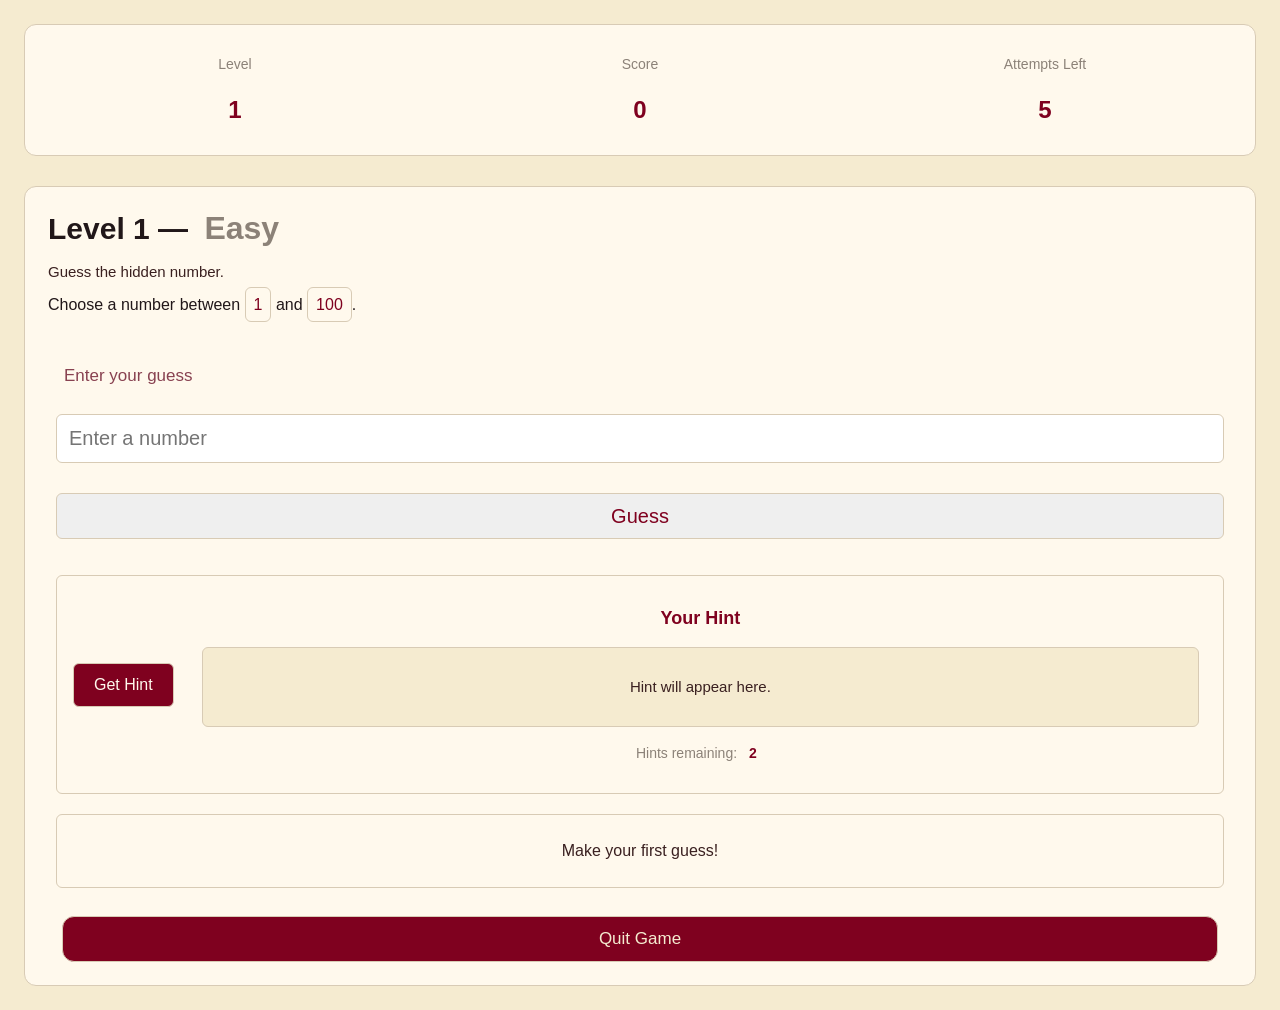
==== game-screen.html @ 1b4618ef "Add files via upload" ====
<!DOCTYPE html>
<html lang="en">
<head>
    <meta charset="UTF-8">
    <meta name="viewport" content="width=device-width, initial-scale=1.0">
    <title>Document</title>
    <link rel="stylesheet" href="style.css">
    <link rel="stylesheet" href="m.style.css">
</head>
<body>
    <!-- ==================== GAME SCREEN ==================== -->
        <section id="game-screen" class="screen">

            <!-- GAME HEADER -->
            <div id="game-status">

                <div class="status-item">
                    <span>Level</span>
                    <strong id="current-level">1</strong>
                </div>

                <div class="status-item">
                    <span>Score</span>
                    <strong id="current-score">0</strong>
                </div>

                <div class="status-item">
                    <span>Attempts Left</span>
                    <strong id="attempts-remaining">5</strong>
                </div>

            </div>


            <!-- GAME CONTENT -->
            <div id="game-content">

                <h2 id="level-title">
                    Level 1 — <span id="leveltitleeasy">Easy</span>
                </h2>

                <p id="game-instruction">
                    Guess the hidden number.
                </p>

                <p id="number-range">
                    Choose a number between
                    <span id="min-number">1</span>
                    and
                    <span id="max-number">100</span>.
                </p>


                <!-- GUESS AREA -->
                <div id="guess-area">

                    <label for="guess-input">
                        Enter your guess
                    </label>

                    <input type="number" id="guess-input" name="guess" placeholder="Enter a number" autocomplete="off">

                    <button type="button" id="guess-btn">
                        Guess
                    </button>

                </div>


                <!-- HINT AREA -->
                <div id="hint-area">


                    <button type="button" id="hint-btn">
                        Get Hint
                    </button>

                    <div id="hint-text">

                        <p id="hint-title">Your Hint</p>

                        <div id="hint-message">
                            Hint will appear here.
                        </div>

                        <p id="hints-counter">
                            Hints remaining: <span id="hints-remaining">2</span>
                        </p>

                    </div>


                </div>


                <!-- FEEDBACK / ERROR AREA -->
                <div id="feedback-area">

                    <p id="game-message" aria-live="polite">
                        Make your first guess!
                    </p>

                </div>


                <!-- GAME CONTROLS -->
                <div id="game-controls">

                    <button type="button" id="quit-game-btn">
                        <a href="level.result-screen.html">Quit Game</a>
                    </button>

                </div>

            </div>

        </section>

</body>
</html>
---- style.css ----
* {
    margin: 0;
    padding: 8px;
    box-sizing: border-box;
}

:root {

    --background: #F5EBD0;

    --surface: #FFF9ED;

    --surface-light: #FFFFFF;

    --accent: #7F011F;

    --accent-dark: #5F0118;

    --text: #211719;

    --text-secondary: #3A2020;

    --muted: #8C8278;

    --success: #4F6B3C;

    --error: #A52A2A;

    --warning: #A66A00;

    --border: #D8CBB5;

    --radius-small: 6px;

    --radius-medium: 12px;

    --radius-large: 20px;

    --transition: 0.3s ease;

}

body {
    font-family: Inter, Arial, sans-serif;
    background-color: var(--background);
    color: var(--text);
    min-height: 100vh;
}

body h1 {
    font-size: 50px;
    line-height: 1.2;
    padding: 10px;
    margin: 0;
    margin-top: 40px;
}

body h1 span {
    color: var(--accent);
    font-size: 65px;
}

header img {
    margin-top: 26px;
    border-radius: var(--radius-medium);
    border: 1px solid var(--border);
    animation: fadeInfromright 1s ease forwards;
}

@keyframes fadeInfromright {
    from {
        opacity: 0;
        transform: translateX(20px);
    }

    to {
        opacity: 1;
        transform: translateX(0);
    }
}

.score-display {
    background-color: var(--surface);
    border: 1px solid var(--border);
    border-radius: var(--radius-medium);
    max-width: 500px;
    margin-top: 30px;
    text-align: center;
}

.score-display span {
    color: var(--text-secondary);
    font-size: 18px;
    padding-right: 155px;
}

#header-score {
    font-size: 20px;
    color: var(--accent);
}




.home-deading {
    display: flex;
    justify-content: space-between;
    align-items: center;
    gap: 20px;
}

#home-title {
    font-size: 34px;
    box-sizing: border-box;
    max-width: 300px;
    padding: 30px;
    margin: 0;
}

#home-title span {
    color: #7F011F;
    font-size: 36px;
}

#home-exclamation {
    font-size: 220px;
    margin: 0;
    line-height: 1;
    flex-shrink: 0;
    color: var(--border);
}

#home-description {
    font-size: 23px;
    margin-top: 40px;
    box-sizing: border-box;
    padding: 20px;
}

#hid1 {
    color: #5F0118;
    font-size: 26px;
    font-family: cursive;
}

#how-to-play {
    margin-top: 70px;
    box-sizing: border-box;
    padding: 14px;
    border: 1px solid var(--border);
    border-radius: 6px;
}

#how-to-play h3 {
    font-size: 30px;
    text-align: start;
}

#how-to-play h3 span {
    font-size: 50px;
    color: #7F011F;
}

.rule-item {
    display: flex;
    align-items: center;
    gap: 40px;
}

.rule-item span {
    color: var(--text-secondary);
    font-size: 20px;
}

#color-of-dot {
    color: #7F011F;
    font-size: 30px;
}

.rule-item p {
    font-size: 18px;
}

#start-game-btn {
    background-color: var(--accent);
    box-sizing: border-box;
    margin-top: 30px;
    width: 49%;
    color: #FFF9ED;
    border: var(--border);
    border-radius: 6px;
    cursor: pointer;
    height: 40px;
    font-size: 17px;
    
}
#start-game-btn a {
    text-decoration: none;
    color: #ede9da;
    width: 100%;
    letter-spacing: 7px;
}

#start-game-btn:hover {
    background-color: var(--accent-dark);
    border: 1px solid var(--border);
    color: var(--accent);
}
#level-select-screen {
    margin-top: 30px;
}

.level-select-content {
    box-sizing: border-box;
}

.level-select-content h2 {
    font-size: 34px;
}

#levelid {
    color: var(--accent);
}

#levelp {
    font-size: 20px;
}

.level-card {
    box-sizing: border-box;
    background-color: #7F011F;
    padding: 15px;
    border-radius: 6px;
    margin-top: 34px;
}

.level-card h3 {
    font-size: 22px;
    color: var(--surface);
}

.level-name {
    font-size: 15px;
    color: #f5ebd092;
}

.level-info {
    color: whitesmoke;
    font-size: 26px;
    display: grid;
    gap: 5px;
    margin: 8px 0;
}

.level-info p {
    display: flex;
    justify-content: space-between;
    align-items: center;
    gap: 12px;
}

.select-level-btn {
    width: 100%;
    border-radius: 7px;
    border: #7F011F;
    cursor: pointer;
    font-size: 16px;
}
.select-level-btn a{
    text-decoration: none;
    color: var(--accent);
}

.select-level-btn:hover {
    color: #5F0118;
    background-color: #F5EBD0;
}
.select-level-btn2 {
    width: 100%;
    border-radius: 7px;
    border: #7F011F;
    cursor: pointer;
    font-size: 16px;
}
.select-level-btn2:hover {
    color: #5F0118;
    background-color: #F5EBD0;
}

#game-status {
    display: flex;
    justify-content: space-between;
    align-items: center;
    gap: 15px;
    background-color: var(--surface);
    border: 1px solid var(--border);
    border-radius: var(--radius-medium);
    padding: 15px;
}

.status-item {
    display: flex;
    flex-direction: column;
    align-items: center;
    gap: 8px;
}

.status-item span {
    font-size: 14px;
    color: var(--muted);
}

.status-item strong {
    font-size: 24px;
    color: var(--accent);
}

#game-content {
    box-sizing: border-box;
    padding: 15px;
    margin-top: 30px;
    border: 1px solid var(--border);
    background-color: var(--surface);
    width: 100%;
    border-radius: var(--radius-medium);
    height: auto;
}

#level-title {
    font-size: 30px;
}

#leveltitleeasy {
    font-size: 32px;
    margin-left: 190px;
    color: var(--muted);
}

#game-instruction {
    font-size: 15px;
    color: var(--text-secondary);
}

#number-range p {
    font-size: 17px;
    color: var(--text-secondary);
}

#min-number {
    color: var(--accent);
    font-size: 16px;
    border: 1px solid var(--border);
    border-radius: var(--radius-small);
}

#max-number {
    color: var(--accent);
    font-size: 16px;
    border: 1px solid var(--border);
    border-radius: var(--radius-small);
}

#guess-area {
    box-sizing: border-box;
    margin-top: 20px;
    padding: 16px;
    display: flex;
    justify-content: space-between;
    flex-direction: column;
}

label {
    font-size: 17px;
    color: #5f0119bd;
}

#guess-input {
    width: 100%;
    margin-top: 10px;
    border: 1px solid var(--border);
    border-radius: var(--radius-small);
    color: #5F0118;
    font-size: 20px;
    cursor: pointer;
}

#guess-input:hover {
    border-color: #5F0118;
    background-color: #ede9da;
}

#guess-btn {
    width: 100%;
    margin-top: 20px;
    border: 1px solid var(--border);
    border-radius: var(--radius-small);
    color: #7F011F;
    font-size: 20px;
    cursor: pointer;
}

#guess-btn:hover {
    border-color: #5F0118;
    background-color: #ede9da;
}

#hint-area {
    box-sizing: border-box;
    border: 1px solid var(--border);
    border-radius: var(--radius-small);
    width: calc(100% - 32px);
    margin: 20px 16px 0;
    padding: 16px;

    display: flex;
    align-items: center;
    gap: 20px;
}

#hint-btn {
    flex-shrink: 0;
    padding: 12px 20px;
    border: 1px solid var(--border);
    border-radius: var(--radius-small);
    background-color: var(--accent);
    color: var(--surface);
    font-size: 16px;
    cursor: pointer;
}

#hint-btn:hover {
    background-color: var(--accent-dark);
}

#hint-text {
    flex: 1;
    min-width: 0;
    display: flex;
    flex-direction: column;
    gap: 10px;
}

#hint-title {
    text-align: center;
    font-size: 18px;
    font-weight: bold;
    color: var(--accent);
}

#hint-message {
    box-sizing: border-box;
    width: 100%;
    min-height: 80px;
    padding: 16px;
    display: flex;
    justify-content: center;
    align-items: center;
    text-align: center;

    background-color: var(--background);
    border: 1px solid var(--border);
    border-radius: var(--radius-small);

    color: var(--text-secondary);
    font-size: 15px;
    overflow-wrap: anywhere;
}

#hints-counter {
    text-align: center;
    font-size: 14px;
    color: var(--muted);
}

#hints-remaining {
    color: var(--accent);
    font-weight: bold;
}

#feedback-area {
    box-sizing: border-box;
    width: calc(100% - 32px);
    padding: 16px;
    margin-top: 20px;

    border: 1px solid var(--border);
    border-radius: var(--radius-small);

    background-color: var(--surface);
    color: var(--text-secondary);
    text-align: center;
    margin-left: 16px;
}
#quit-game-btn {
    font-size: 17px;
    width: calc(100% - 28px);
    margin-left: 14px;
    border: 1px solid var(--border);
    background-color: var(--accent);
    color: var(--surface);
    border-radius: var(--radius-medium);
    margin-top: 20px;
    cursor: pointer;
}
#quit-game-btn a {
    text-decoration: none;
    color: #F5EBD0;
}
#quit-game-btn:hover {
    background-color: var(--accent-dark);
}
.screen.active {
    display: block;
}
/* ============================================
   LEVEL RESULT SCREEN
============================================ */

#level-result-screen {
    box-sizing: border-box;
    width: 100%;
    min-height: 100vh;

    padding: 30px;
    display: flex;

    flex-direction: column;
    align-items: center;
    justify-content: center;
}


/* ============================================
   RESULT CONTENT
============================================ */

#level-result-content {
    box-sizing: border-box;

    width: 100%;
    max-width: 650px;

    margin: 0 auto;
    padding: 30px;

    background-color: var(--surface);

    border: 1px solid var(--border);
    border-radius: var(--radius-large);
}
#result-status {
    display: flex;
    flex-direction: column;
    align-items: center;

    gap: 12px;
    margin-bottom: 30px;

    text-align: center;
}

#result-status-title {
    font-size: 36px;
    font-weight: 700;

    line-height: 1.2;

    color: var(--text-secondary);
}

#result-status-title-span {
    color: var(--accent);
    font-size: inherit;
}
#result-status-message {
    font-size: 17px;
    line-height: 1.6;

    color: var(--text-secondary);
}

#result-details {
    box-sizing: border-box;

    width: 100%;

    display: grid;
    grid-template-columns: repeat(2, minmax(0, 1fr));

    gap: 16px;

    margin: 0 0 30px;
    padding: 10px;

    border: none;
    background-color: transparent;
}

.result-item {
    box-sizing: border-box;

    min-width: 0;
    min-height: 110px;

    display: flex;
    flex-direction: column;
    align-items: flex-start;
    justify-content: center;

    gap: 12px;

    padding: 18px;

    background-color: var(--background);

    border: 1px solid var(--border);
    border-radius: var(--radius-medium);
}

.result-item span {
    display: block;

    font-size: 15px;
    font-weight: 500;

    line-height: 1.5;

    color: var(--muted);
}

.result-item strong {
    display: block;

    max-width: 100%;

    font-size: 26px;
    font-weight: 700;

    line-height: 1.3;
    overflow-wrap: anywhere;

    color: var(--accent);
}

#level-result-actions {
    box-sizing: border-box;

    width: 100%;

    display: flex;
    align-items: center;
    justify-content: center;

    gap: 14px;
}

#level-result-actions button {
    box-sizing: border-box;

    flex: 1;
    min-width: 0;
    min-height: 48px;

    padding: 12px 18px;

    font-family: inherit;
    font-size: 16px;
    font-weight: 600;

    border: 1px solid var(--accent);
    border-radius: var(--radius-medium);


    transition: var(--transition);
}
#level-result-actions a {
    text-decoration: none;
    color: #5F0118;
}
#next-level-btn {
    background-color: var(--accent);
    color: var(--surface);
    border-color: var(--accent);
    cursor: not-allowed;
}

#finish-game-btn {
    background-color: transparent;
    color: var(--accent);
    cursor: pointer;
}

#finish-game-btn:hover {
    background-color: var(--background);
}

#level-result-actions button:active {
    transform: scale(0.98);
}
#level-result-actions button:focus-visible {
    outline: 2px solid var(--accent);
    outline-offset: 4px;
}


#final-result-screen {
    box-sizing: border-box;
    width: 100%;
    min-height: 100vh;
    padding: 40px 24px;
    align-items: center;
    justify-content: center;
}



#final-result-content {
    box-sizing: border-box;
    width: 100%;
    max-width: 800px;

    margin: 0 auto;
    padding: 36px;

    background-color: var(--surface);

    border: 1px solid var(--border);
    border-radius: var(--radius-large);
}


#game-complete-title {
    margin: 0 0 16px;
    padding: 0;

    text-align: center;

    font-size: 40px;
    font-weight: 700;
    line-height: 1.2;

    color: var(--accent);
}


#final-message {
    max-width: 540px;

    margin: 0 auto 34px;
    padding: 0;

    text-align: center;

    font-size: 17px;
    line-height: 1.7;

    color: var(--text-secondary);
}



#score-summary {
    box-sizing: border-box;
    width: 100%;

    display: grid;
    grid-template-columns: repeat(2, minmax(0, 1fr));

    gap: 16px;

    margin: 0 0 30px;
    padding: 0;

    background-color: transparent;
    border: none;
}


.summary-item {
    box-sizing: border-box;

    min-width: 0;
    min-height: 120px;

    display: flex;
    flex-direction: column;
    align-items: flex-start;
    justify-content: center;

    gap: 12px;

    padding: 22px;

    background-color: var(--background);

    border: 1px solid var(--border);
    border-radius: var(--radius-medium);

    transition:
        border-color var(--transition),
        background-color var(--transition);
}


.summary-item:hover {
    border-color: var(--accent);
}

.summary-item span {
    display: block;

    margin: 0;
    padding: 0;

    font-size: 15px;
    font-weight: 500;
    line-height: 1.5;

    color: var(--muted);
}


.summary-item strong {
    display: block;

    max-width: 100%;

    margin: 0;
    padding: 0;

    font-size: 28px;
    font-weight: 700;
    line-height: 1.3;

    overflow-wrap: anywhere;

    color: var(--accent);
}


#final-performance {
    box-sizing: border-box;
    width: 100%;

    margin: 0 0 30px;
    padding: 24px;

    text-align: center;

    background-color: var(--background);

    border: 1px solid var(--border);
    border-radius: var(--radius-medium);
}


#performance-rating {
    margin: 0 0 12px;
    padding: 0;

    font-size: 25px;
    font-weight: 700;
    line-height: 1.3;

    color: var(--accent);
}




#performance-message {
    max-width: 520px;

    margin: 0 auto;
    padding: 0;

    font-size: 16px;
    line-height: 1.7;

    color: var(--text-secondary);
}




#final-actions {
    box-sizing: border-box;
    width: 100%;

    display: flex;
    align-items: stretch;
    justify-content: center;

    gap: 14px;
}

#final-actions button {
    box-sizing: border-box;

    flex: 1;
    min-width: 0;
    min-height: 50px;

    padding: 13px 18px;

    font-family: inherit;
    font-size: 16px;
    font-weight: 600;
    line-height: 1.4;

    border: 1px solid var(--accent);
    border-radius: var(--radius-medium);

    cursor: pointer;

    transition:
        background-color var(--transition),
        color var(--transition),
        border-color var(--transition),
        transform var(--transition);
}
#final-actions a {
    text-decoration: none;
}

#play-again-btn {
    background-color: var(--accent);
    color: var(--surface);

    border-color: var(--accent);
}
#play-again-btn a {
    color: var(--surface);
}

#play-again-btn:hover {
    background-color: var(--accent-dark);
    border-color: var(--accent-dark);
}

#back-to-home-btn {
    background-color: transparent;
    color: var(--accent);

    border-color: var(--border);
}
#back-to-home-btn a {
    color: var(--accent);
}

#back-to-home-btn:hover {
    background-color: var(--background);
    border-color: var(--accent);
}

#final-actions button:active {
    transform: scale(0.98);
}

#final-actions button:focus-visible {
    outline: 2px solid var(--accent);
    outline-offset: 4px;
}
#final-result-screen.active {
    display: flex;
}
---- m.style.css ----
* {
    margin: 0;
    padding: 8px;
    box-sizing: border-box;
}

:root {

    --background: #F5EBD0;

    --surface: #FFF9ED;

    --surface-light: #FFFFFF;

    --accent: #7F011F;

    --accent-dark: #5F0118;

    --text: #211719;

    --text-secondary: #3A2020;

    --muted: #8C8278;

    --success: #4F6B3C;

    --error: #A52A2A;

    --warning: #A66A00;

    --border: #D8CBB5;

    --radius-small: 6px;

    --radius-medium: 12px;

    --radius-large: 20px;

    --transition: 0.3s ease;

}

body {
    font-family: Inter, Arial, sans-serif;
    background-color: var(--background);
    color: var(--text);
    min-height: 100vh;
}

body h1 {
    font-size: 50px;
    line-height: 1.2;
    padding: 10px;
    margin: 0;
    margin-top: 30px;
}

body h1 span {
    color: var(--accent);
    font-size: 65px;
}

header img {
    margin-top: 26px;
    border-radius: var(--radius-medium);
    border: 1px solid var(--border);
    animation: fadeInfromright 1s ease forwards;
}

@keyframes fadeInfromright {
    from {
        opacity: 0;
        transform: translateX(20px);
    }

    to {
        opacity: 1;
        transform: translateX(0);
    }
}

.score-display {
    background-color: var(--surface);
    border: 1px solid var(--border);
    border-radius: var(--radius-medium);
    max-width: 500px;
    margin-top: 50px;
    text-align: center;
}

.score-display span {
    color: var(--text-secondary);
    font-size: 18px;
    padding-right: 155px;
}

#header-score {
    font-size: 20px;
    color: var(--accent);
}




.home-deading {
    display: flex;
    justify-content: space-between;
    align-items: center;
    gap: 20px;
}

#home-title {
    font-size: 34px;
    box-sizing: border-box;
    max-width: 300px;
    padding: 30px;
    margin: 0;
}

#home-title span {
    color: #7F011F;
    font-size: 36px;
}

#home-exclamation {
    font-size: 220px;
    margin: 0;
    line-height: 1;
    flex-shrink: 0;
    color: var(--border);
}

#home-description {
    font-size: 23px;
    margin-top: 40px;
    box-sizing: border-box;
    padding: 20px;
}

#hid1 {
    color: #5F0118;
    font-size: 26px;
    font-family: cursive;
}

#how-to-play {
    margin-top: 70px;
    box-sizing: border-box;
    padding: 14px;
    border: 1px solid var(--border);
    border-radius: 6px;
}

#how-to-play h3 {
    font-size: 30px;
    text-align: start;
}

#how-to-play h3 span {
    font-size: 50px;
    color: #7F011F;
}

.rule-item {
    display: flex;
    align-items: center;
    gap: 40px;
}

.rule-item span {
    color: var(--text-secondary);
    font-size: 20px;
}

#color-of-dot {
    color: #7F011F;
    font-size: 30px;
}

.rule-item p {
    font-size: 18px;
}

#start-game-btn {
    background-color: var(--accent);
    box-sizing: border-box;
    margin-top: 30px;
    width: 49%;
    color: #FFF9ED;
    border: var(--border);
    border-radius: 6px;
    cursor: pointer;
    height: 40px;
    font-size: 17px;
    
}
#start-game-btn a {
    text-decoration: none;
    color: #ede9da;
    width: 100%;
    letter-spacing: 7px;
}

#start-game-btn:hover {
    background-color: var(--accent-dark);
    border: 1px solid var(--border);
    color: var(--accent);
}
#level-select-screen {
    margin-top: 30px;
}

.level-select-content {
    box-sizing: border-box;
}

.level-select-content h2 {
    font-size: 34px;
}

#levelid {
    color: var(--accent);
}

#levelp {
    font-size: 20px;
}

.level-card {
    box-sizing: border-box;
    background-color: #7F011F;
    padding: 15px;
    border-radius: 6px;
    margin-top: 34px;
}

.level-card h3 {
    font-size: 22px;
    color: var(--surface);
}

.level-name {
    font-size: 15px;
    color: #f5ebd092;
}

.level-info {
    color: whitesmoke;
    font-size: 26px;
    display: grid;
    gap: 5px;
    margin: 8px 0;
}

.level-info p {
    display: flex;
    justify-content: space-between;
    align-items: center;
    gap: 12px;
}

.select-level-btn {
    width: 100%;
    border-radius: 7px;
    border: #7F011F;
    cursor: pointer;
    font-size: 16px;
}
.select-level-btn a{
    text-decoration: none;
    color: var(--accent);
}

.select-level-btn:hover {
    color: #5F0118;
    background-color: #F5EBD0;
}
.select-level-btn2 {
    width: 100%;
    border-radius: 7px;
    border: #7F011F;
    cursor: pointer;
    font-size: 16px;
}
.select-level-btn2:hover {
    color: #5F0118;
    background-color: #F5EBD0;
}

#game-status {
    display: flex;
    justify-content: space-between;
    align-items: center;
    gap: 15px;
    background-color: var(--surface);
    border: 1px solid var(--border);
    border-radius: var(--radius-medium);
    padding: 15px;
}

.status-item {
    display: flex;
    flex-direction: column;
    align-items: center;
    gap: 8px;
}

.status-item span {
    font-size: 14px;
    color: var(--muted);
}

.status-item strong {
    font-size: 24px;
    color: var(--accent);
}

#game-content {
    box-sizing: border-box;
    padding: 15px;
    margin-top: 30px;
    border: 1px solid var(--border);
    background-color: var(--surface);
    width: 100%;
    border-radius: var(--radius-medium);
    height: auto;
}

#level-title {
    font-size: 30px;
}

#leveltitleeasy {
    font-size: 32px;
    margin-left: 190px;
    color: var(--muted);
}

#game-instruction {
    font-size: 15px;
    color: var(--text-secondary);
}

#number-range p {
    font-size: 17px;
    color: var(--text-secondary);
}

#min-number {
    color: var(--accent);
    font-size: 16px;
    border: 1px solid var(--border);
    border-radius: var(--radius-small);
}

#max-number {
    color: var(--accent);
    font-size: 16px;
    border: 1px solid var(--border);
    border-radius: var(--radius-small);
}

#guess-area {
    box-sizing: border-box;
    margin-top: 20px;
    padding: 16px;
    display: flex;
    justify-content: space-between;
    flex-direction: column;
}

label {
    font-size: 17px;
    color: #5f0119bd;
}

#guess-input {
    width: 100%;
    margin-top: 10px;
    border: 1px solid var(--border);
    border-radius: var(--radius-small);
    color: #5F0118;
    font-size: 20px;
    cursor: pointer;
}

#guess-input:hover {
    border-color: #5F0118;
    background-color: #ede9da;
}

#guess-btn {
    width: 100%;
    margin-top: 20px;
    border: 1px solid var(--border);
    border-radius: var(--radius-small);
    color: #7F011F;
    font-size: 20px;
    cursor: pointer;
}

#guess-btn:hover {
    border-color: #5F0118;
    background-color: #ede9da;
}

#hint-area {
    box-sizing: border-box;
    border: 1px solid var(--border);
    border-radius: var(--radius-small);
    width: calc(100% - 32px);
    margin: 20px 16px 0;
    padding: 16px;

    display: flex;
    align-items: center;
    gap: 20px;
}

#hint-btn {
    flex-shrink: 0;
    padding: 12px 20px;
    border: 1px solid var(--border);
    border-radius: var(--radius-small);
    background-color: var(--accent);
    color: var(--surface);
    font-size: 16px;
    cursor: pointer;
}

#hint-btn:hover {
    background-color: var(--accent-dark);
}

#hint-text {
    flex: 1;
    min-width: 0;
    display: flex;
    flex-direction: column;
    gap: 10px;
}

#hint-title {
    text-align: center;
    font-size: 18px;
    font-weight: bold;
    color: var(--accent);
}

#hint-message {
    box-sizing: border-box;
    width: 100%;
    min-height: 80px;
    padding: 16px;
    display: flex;
    justify-content: center;
    align-items: center;
    text-align: center;

    background-color: var(--background);
    border: 1px solid var(--border);
    border-radius: var(--radius-small);

    color: var(--text-secondary);
    font-size: 15px;
    overflow-wrap: anywhere;
}

#hints-counter {
    text-align: center;
    font-size: 14px;
    color: var(--muted);
}

#hints-remaining {
    color: var(--accent);
    font-weight: bold;
}

#feedback-area {
    box-sizing: border-box;
    width: calc(100% - 32px);
    padding: 16px;
    margin-top: 20px;

    border: 1px solid var(--border);
    border-radius: var(--radius-small);

    background-color: var(--surface);
    color: var(--text-secondary);
    text-align: center;
    margin-left: 16px;
}
#quit-game-btn {
    font-size: 17px;
    width: calc(100% - 28px);
    margin-left: 14px;
    border: 1px solid var(--border);
    background-color: var(--accent);
    color: var(--surface);
    border-radius: var(--radius-medium);
    margin-top: 20px;
    cursor: pointer;
}
#quit-game-btn a {
    text-decoration: none;
    color: #F5EBD0;
}
#quit-game-btn:hover {
    background-color: var(--accent-dark);
}
.screen.active {
    display: block;
}
/* ============================================
   LEVEL RESULT SCREEN
============================================ */

#level-result-screen {
    box-sizing: border-box;
    width: 100%;
    min-height: 100vh;

    padding: 30px;
    display: flex;

    flex-direction: column;
    align-items: center;
    justify-content: center;
}


/* ============================================
   RESULT CONTENT
============================================ */

#level-result-content {
    box-sizing: border-box;

    width: 100%;
    max-width: 650px;

    margin: 0 auto;
    padding: 30px;

    background-color: var(--surface);

    border: 1px solid var(--border);
    border-radius: var(--radius-large);
}
#result-status {
    display: flex;
    flex-direction: column;
    align-items: center;

    gap: 12px;
    margin-bottom: 30px;

    text-align: center;
}

#result-status-title {
    font-size: 36px;
    font-weight: 700;

    line-height: 1.2;

    color: var(--text-secondary);
}

#result-status-title-span {
    color: var(--accent);
    font-size: inherit;
}
#result-status-message {
    font-size: 17px;
    line-height: 1.6;

    color: var(--text-secondary);
}

#result-details {
    box-sizing: border-box;

    width: 100%;

    display: grid;
    grid-template-columns: repeat(2, minmax(0, 1fr));

    gap: 16px;

    margin: 0 0 30px;
    padding: 10px;

    border: none;
    background-color: transparent;
}

.result-item {
    box-sizing: border-box;

    min-width: 0;
    min-height: 110px;

    display: flex;
    flex-direction: column;
    align-items: flex-start;
    justify-content: center;

    gap: 12px;

    padding: 18px;

    background-color: var(--background);

    border: 1px solid var(--border);
    border-radius: var(--radius-medium);
}

.result-item span {
    display: block;

    font-size: 15px;
    font-weight: 500;

    line-height: 1.5;

    color: var(--muted);
}

.result-item strong {
    display: block;

    max-width: 100%;

    font-size: 26px;
    font-weight: 700;

    line-height: 1.3;
    overflow-wrap: anywhere;

    color: var(--accent);
}

#level-result-actions {
    box-sizing: border-box;

    width: 100%;

    display: flex;
    align-items: center;
    justify-content: center;

    gap: 14px;
}

#level-result-actions button {
    box-sizing: border-box;

    flex: 1;
    min-width: 0;
    min-height: 48px;

    padding: 12px 18px;

    font-family: inherit;
    font-size: 16px;
    font-weight: 600;

    border: 1px solid var(--accent);
    border-radius: var(--radius-medium);


    transition: var(--transition);
}
#level-result-actions a {
    text-decoration: none;
    color: #5F0118;
}
#next-level-btn {
    background-color: var(--accent);
    color: var(--surface);
    border-color: var(--accent);
    cursor: not-allowed;
}

#finish-game-btn {
    background-color: transparent;
    color: var(--accent);
    cursor: pointer;
}

#finish-game-btn:hover {
    background-color: var(--background);
}

#level-result-actions button:active {
    transform: scale(0.98);
}
#level-result-actions button:focus-visible {
    outline: 2px solid var(--accent);
    outline-offset: 4px;
}


#final-result-screen {
    box-sizing: border-box;
    width: 100%;
    min-height: 100vh;
    padding: 40px 24px;
    align-items: center;
    justify-content: center;
}



#final-result-content {
    box-sizing: border-box;
    width: 100%;
    max-width: 800px;

    margin: 0 auto;
    padding: 36px;

    background-color: var(--surface);

    border: 1px solid var(--border);
    border-radius: var(--radius-large);
}


#game-complete-title {
    margin: 0 0 16px;
    padding: 0;

    text-align: center;

    font-size: 40px;
    font-weight: 700;
    line-height: 1.2;

    color: var(--accent);
}


#final-message {
    max-width: 540px;

    margin: 0 auto 34px;
    padding: 0;

    text-align: center;

    font-size: 17px;
    line-height: 1.7;

    color: var(--text-secondary);
}



#score-summary {
    box-sizing: border-box;
    width: 100%;

    display: grid;
    grid-template-columns: repeat(2, minmax(0, 1fr));

    gap: 16px;

    margin: 0 0 30px;
    padding: 0;

    background-color: transparent;
    border: none;
}


.summary-item {
    box-sizing: border-box;

    min-width: 0;
    min-height: 120px;

    display: flex;
    flex-direction: column;
    align-items: flex-start;
    justify-content: center;

    gap: 12px;

    padding: 22px;

    background-color: var(--background);

    border: 1px solid var(--border);
    border-radius: var(--radius-medium);

    transition:
        border-color var(--transition),
        background-color var(--transition);
}


.summary-item:hover {
    border-color: var(--accent);
}

.summary-item span {
    display: block;

    margin: 0;
    padding: 0;

    font-size: 15px;
    font-weight: 500;
    line-height: 1.5;

    color: var(--muted);
}


.summary-item strong {
    display: block;

    max-width: 100%;

    margin: 0;
    padding: 0;

    font-size: 28px;
    font-weight: 700;
    line-height: 1.3;

    overflow-wrap: anywhere;

    color: var(--accent);
}


#final-performance {
    box-sizing: border-box;
    width: 100%;

    margin: 0 0 30px;
    padding: 24px;

    text-align: center;

    background-color: var(--background);

    border: 1px solid var(--border);
    border-radius: var(--radius-medium);
}


#performance-rating {
    margin: 0 0 12px;
    padding: 0;

    font-size: 25px;
    font-weight: 700;
    line-height: 1.3;

    color: var(--accent);
}




#performance-message {
    max-width: 520px;

    margin: 0 auto;
    padding: 0;

    font-size: 16px;
    line-height: 1.7;

    color: var(--text-secondary);
}




#final-actions {
    box-sizing: border-box;
    width: 100%;

    display: flex;
    align-items: stretch;
    justify-content: center;

    gap: 14px;
}

#final-actions button {
    box-sizing: border-box;

    flex: 1;
    min-width: 0;
    min-height: 50px;

    padding: 13px 18px;

    font-family: inherit;
    font-size: 16px;
    font-weight: 600;
    line-height: 1.4;

    border: 1px solid var(--accent);
    border-radius: var(--radius-medium);

    cursor: pointer;

    transition:
        background-color var(--transition),
        color var(--transition),
        border-color var(--transition),
        transform var(--transition);
}
#final-actions a {
    text-decoration: none;
}

#play-again-btn {
    background-color: var(--accent);
    color: var(--surface);

    border-color: var(--accent);
}
#play-again-btn a {
    color: var(--surface);
}

#play-again-btn:hover {
    background-color: var(--accent-dark);
    border-color: var(--accent-dark);
}

#back-to-home-btn {
    background-color: transparent;
    color: var(--accent);

    border-color: var(--border);
}
#back-to-home-btn a {
    color: var(--accent);
}

#back-to-home-btn:hover {
    background-color: var(--background);
    border-color: var(--accent);
}

#final-actions button:active {
    transform: scale(0.98);
}

#final-actions button:focus-visible {
    outline: 2px solid var(--accent);
    outline-offset: 4px;
}
#final-result-screen.active {
    display: flex;
}


/* =========================================================
   RESPONSIVE LAYOUT PATCH
   Added after the original styles so existing theme/colors
   remain intact while layout becomes responsive.
   ========================================================= */

/* Safer defaults across all screens */
html {
    width: 100%;
    min-width: 0;
    -webkit-text-size-adjust: 100%;
    text-size-adjust: 100%;
    scroll-behavior: smooth;
}

body {
    width: 100%;
    min-width: 0;
    min-height: 100vh;
    overflow-x: hidden;
    overflow-wrap: break-word;
}

img,
svg,
video,
canvas {
    max-width: 100%;
    height: auto;
}

button,
input,
textarea,
select {
    max-width: 100%;
    font: inherit;
}

button {
    min-height: 44px;
    overflow-wrap: anywhere;
}

input {
    min-width: 0;
    min-height: 44px;
}

/* Screens should not create horizontal overflow */
.screen {
    box-sizing: border-box;
    width: 100%;
    min-width: 0;
}

/* Home screen */
.home-deading {
    width: 100%;
    min-width: 0;
}

#home-title {
    min-width: 0;
    overflow-wrap: break-word;
}

#home-exclamation {
    max-width: 35%;
    font-size: clamp(6rem, 18vw, 13.75rem);
}

#home-description {
    max-width: 100%;
    line-height: 1.6;
}

#how-to-play {
    width: 100%;
    min-width: 0;
}

.rule-item {
    min-width: 0;
    gap: clamp(12px, 3vw, 40px);
}

.rule-item p {
    min-width: 0;
    line-height: 1.5;
}

#start-game-btn {
    min-height: 46px;
}

/* Level selection */
.level-select-content {
    width: 100%;
    min-width: 0;
}

.level-card {
    width: 100%;
    min-width: 0;
}

.level-info {
    min-width: 0;
    font-size: clamp(1rem, 2.2vw, 1.625rem);
}

.level-info p {
    min-width: 0;
    flex-wrap: wrap;
}

.select-level-btn,
.select-level-btn2 {
    min-height: 46px;
}

/* Game screen */
#game-status {
    width: 100%;
    min-width: 0;
    flex-wrap: wrap;
}

.status-item {
    min-width: 0;
    flex: 1 1 120px;
}

#game-content {
    min-width: 0;
}

#leveltitleeasy {
    margin-left: 0;
}

#number-range,
#guess-area,
#hint-area,
#feedback-area {
    min-width: 0;
}

#guess-area {
    gap: 10px;
}

#guess-input {
    min-width: 0;
    padding: 12px;
    cursor: text;
}

#guess-btn,
#quit-game-btn {
    min-height: 46px;
}

#hint-area {
    flex-wrap: wrap;
}

#hint-text {
    min-width: 0;
}

#hint-message {
    min-width: 0;
    line-height: 1.5;
}

#feedback-area {
    overflow-wrap: anywhere;
    line-height: 1.5;
}

/* Level result screen */
#level-result-screen {
    min-width: 0;
    padding: clamp(16px, 4vw, 30px);
}

#level-result-content {
    min-width: 0;
    padding: clamp(18px, 4vw, 30px);
}

#result-status-title {
    overflow-wrap: anywhere;
    font-size: clamp(1.65rem, 4.5vw, 2.25rem);
}

#result-status-message {
    overflow-wrap: anywhere;
}

#result-details {
    min-width: 0;
    padding: 0;
}

.result-item {
    min-width: 0;
}

#level-result-actions {
    min-width: 0;
}

#level-result-actions button {
    overflow-wrap: anywhere;
}

/* Final result screen */
#final-result-screen {
    box-sizing: border-box;
    min-width: 0;
    padding: clamp(16px, 4vw, 40px) clamp(12px, 3vw, 24px);
}

#final-result-content {
    min-width: 0;
    padding: clamp(18px, 4vw, 36px);
}

#game-complete-title {
    overflow-wrap: anywhere;
    font-size: clamp(1.8rem, 5vw, 2.5rem);
}

#final-message,
#performance-message {
    overflow-wrap: anywhere;
}

#score-summary {
    min-width: 0;
}

.summary-item {
    min-width: 0;
}

.summary-item span,
.summary-item strong {
    max-width: 100%;
    overflow-wrap: anywhere;
}

#final-performance {
    min-width: 0;
    padding: clamp(16px, 3vw, 24px);
}

#performance-rating {
    overflow-wrap: anywhere;
    font-size: clamp(1.25rem, 3.5vw, 1.5625rem);
}

#final-actions {
    min-width: 0;
}

#final-actions button {
    overflow-wrap: anywhere;
}

/* Medium screens and tablets */
@media (max-width: 768px) {
    body h1 {
        font-size: clamp(2rem, 6vw, 2.8rem);
        margin-top: 20px;
    }

    body h1 span {
        font-size: clamp(2.4rem, 7vw, 3.6rem);
    }

    header img {
        margin-top: 12px;
    }

    .score-display {
        width: 100%;
        max-width: 100%;
        margin-top: 18px;
    }

    .score-display span {
        padding-right: 0;
        font-size: 1rem;
    }

    .home-deading {
        gap: 10px;
    }

    #home-title {
        max-width: 70%;
        padding: 16px;
        font-size: clamp(1.6rem, 4.5vw, 2.1rem);
    }

    #home-title span {
        font-size: inherit;
    }

    #home-exclamation {
        max-width: 30%;
        font-size: clamp(5rem, 17vw, 9rem);
    }

    #home-description {
        margin-top: 18px;
        padding: 12px;
        font-size: clamp(1rem, 2.6vw, 1.25rem);
    }

    #hid1 {
        font-size: 1.2em;
    }

    #how-to-play {
        margin-top: 28px;
    }

    #how-to-play h3 {
        font-size: 1.5rem;
    }

    #how-to-play h3 span {
        font-size: 1.7em;
    }

    .rule-item span {
        font-size: 1rem;
        flex-shrink: 0;
    }

    .rule-item p {
        font-size: 0.95rem;
    }

    #start-game-btn {
        width: 100%;
    }

    #level-select-screen {
        margin-top: 18px;
    }

    .level-select-content h2 {
        font-size: clamp(1.6rem, 4.5vw, 2rem);
    }

    #levelp {
        font-size: 1rem;
        line-height: 1.5;
    }

    .level-card {
        margin-top: 18px;
        padding: 16px;
    }

    #game-status {
        gap: 10px;
        padding: 12px;
    }

    .status-item {
        flex-basis: 100px;
    }

    .status-item strong {
        font-size: 1.3rem;
    }

    #game-content {
        margin-top: 18px;
        padding: 14px;
    }

    #level-title {
        font-size: clamp(1.4rem, 4vw, 1.8rem);
    }

    #hint-area {
        width: 100%;
        margin: 16px 0 0;
        padding: 12px;
        gap: 12px;
    }

    #feedback-area {
        width: 100%;
        margin: 16px 0 0;
        padding: 12px;
    }

    #quit-game-btn {
        width: 100%;
        margin-left: 0;
    }

    #result-details,
    #score-summary {
        gap: 12px;
    }

    .result-item {
        min-height: 96px;
        padding: 14px;
        gap: 8px;
    }

    .result-item strong {
        font-size: clamp(1.25rem, 3vw, 1.6rem);
    }

    .summary-item {
        min-height: 100px;
        padding: 16px;
        gap: 8px;
    }

    .summary-item strong {
        font-size: clamp(1.3rem, 3vw, 1.75rem);
    }
}

/* Phones */
@media (max-width: 480px) {
    body {
        font-size: 15px;
    }

    body h1 {
        font-size: 1.8rem;
        line-height: 1.2;
        margin-top: 12px;
        padding: 6px;
    }

    body h1 span {
        font-size: 2.2rem;
    }

    .home-deading {
        align-items: center;
        gap: 4px;
    }

    #home-title {
        max-width: 76%;
        padding: 8px;
        font-size: clamp(1.35rem, 6vw, 1.8rem);
    }

    #home-exclamation {
        max-width: 24%;
        font-size: clamp(4.5rem, 22vw, 6.5rem);
    }

    #home-description {
        margin-top: 12px;
        padding: 8px;
        font-size: 1rem;
    }

    #how-to-play {
        margin-top: 20px;
        padding: 12px;
    }

    #how-to-play h3 {
        font-size: 1.3rem;
    }

    .rule-item {
        align-items: flex-start;
        gap: 12px;
        margin-top: 10px;
    }

    .rule-item span {
        min-width: 18px;
        font-size: 1rem;
    }

    .rule-item p {
        font-size: 0.9rem;
    }

    #start-game-btn {
        margin-top: 18px;
        letter-spacing: 0;
    }

    #start-game-btn a {
        letter-spacing: 1px;
    }

    .level-select-content h2 {
        font-size: 1.5rem;
    }

    .level-card {
        padding: 13px;
        margin-top: 14px;
    }

    .level-card h3 {
        font-size: 1.2rem;
    }

    .level-info {
        font-size: 1rem;
        gap: 8px;
    }

    .level-info p {
        align-items: flex-start;
        gap: 6px;
    }

    .select-level-btn,
    .select-level-btn2 {
        padding: 10px;
        font-size: 0.95rem;
    }

    #game-status {
        display: grid;
        grid-template-columns: repeat(3, minmax(0, 1fr));
        gap: 8px;
        padding: 10px;
    }

    .status-item {
        width: 100%;
        min-width: 0;
        gap: 5px;
    }

    .status-item span {
        font-size: 0.75rem;
        text-align: center;
    }

    .status-item strong {
        font-size: 1.15rem;
    }

    #game-content {
        margin-top: 12px;
        padding: 12px;
    }

    #level-title {
        font-size: 1.35rem;
    }

    #game-instruction,
    #number-range p {
        font-size: 0.9rem;
        line-height: 1.5;
    }

    #min-number,
    #max-number {
        font-size: 0.95rem;
    }

    #guess-area {
        margin-top: 12px;
        padding: 0;
    }

    label {
        font-size: 0.95rem;
    }

    #guess-input {
        font-size: 1rem;
    }

    #guess-btn {
        margin-top: 12px;
        font-size: 1rem;
    }

    #hint-area {
        align-items: stretch;
        flex-direction: column;
        margin-top: 12px;
        padding: 10px;
    }

    #hint-btn {
        width: 100%;
        padding: 10px 12px;
    }

    #hint-title {
        font-size: 1rem;
    }

    #hint-message {
        min-height: 64px;
        padding: 10px;
        font-size: 0.9rem;
    }

    #hints-counter {
        font-size: 0.8rem;
    }

    #feedback-area {
        margin-top: 12px;
        padding: 10px;
        font-size: 0.9rem;
    }

    #quit-game-btn {
        margin-top: 12px;
        font-size: 1rem;
    }

    #level-result-screen {
        min-height: 100svh;
        padding: 12px;
    }

    #level-result-content {
        padding: 16px 12px;
        border-radius: 14px;
    }

    #result-status {
        gap: 8px;
        margin-bottom: 18px;
    }

    #result-status-title {
        font-size: 1.55rem;
    }

    #result-status-message {
        font-size: 0.92rem;
        line-height: 1.5;
    }

    #result-details {
        grid-template-columns: minmax(0, 1fr);
        gap: 10px;
        margin-bottom: 18px;
    }

    .result-item {
        min-height: 76px;
        padding: 12px;
        gap: 5px;
    }

    .result-item span {
        font-size: 0.85rem;
    }

    .result-item strong {
        font-size: 1.35rem;
    }

    #level-result-actions {
        flex-direction: column;
        gap: 10px;
    }

    #level-result-actions button {
        width: 100%;
        flex: auto;
        min-height: 46px;
        padding: 11px 12px;
        font-size: 0.95rem;
    }

    #final-result-screen {
        min-height: 100svh;
        padding: 12px;
    }

    #final-result-content {
        padding: 18px 12px;
        border-radius: 14px;
    }

    #game-complete-title {
        margin-bottom: 10px;
        font-size: 1.7rem;
    }

    #final-message {
        margin-bottom: 20px;
        font-size: 0.92rem;
        line-height: 1.55;
    }

    #score-summary {
        grid-template-columns: minmax(0, 1fr);
        gap: 10px;
        margin-bottom: 18px;
    }

    .summary-item {
        min-height: 76px;
        padding: 12px;
        gap: 5px;
    }

    .summary-item span {
        font-size: 0.85rem;
    }

    .summary-item strong {
        font-size: 1.35rem;
    }

    #final-performance {
        margin-bottom: 18px;
        padding: 14px 10px;
    }

    #performance-rating {
        margin-bottom: 8px;
        font-size: 1.2rem;
    }

    #performance-message {
        font-size: 0.9rem;
        line-height: 1.55;
    }

    #final-actions {
        flex-direction: column;
        gap: 10px;
    }

    #final-actions button {
        width: 100%;
        flex: auto;
        min-height: 46px;
        padding: 11px 12px;
        font-size: 0.95rem;
    }
}

/* Very narrow phones */
@media (max-width: 340px) {
    #home-title {
        font-size: 1.25rem;
    }

    #home-exclamation {
        font-size: 4rem;
    }

    #game-status {
        grid-template-columns: minmax(0, 1fr);
    }

    .status-item {
        flex-direction: row;
        justify-content: space-between;
        gap: 8px;
    }

    .status-item span {
        text-align: left;
    }

    #level-result-content,
    #final-result-content {
        padding: 12px 10px;
    }

    #result-status-title {
        font-size: 1.35rem;
    }

    #game-complete-title {
        font-size: 1.5rem;
    }
}

/* Respect users who prefer less animation */
@media (prefers-reduced-motion: reduce) {
    *,
    *::before,
    *::after {
        scroll-behavior: auto !important;
        animation-duration: 0.01ms !important;
        animation-iteration-count: 1 !important;
        transition-duration: 0.01ms !important;
    }
}
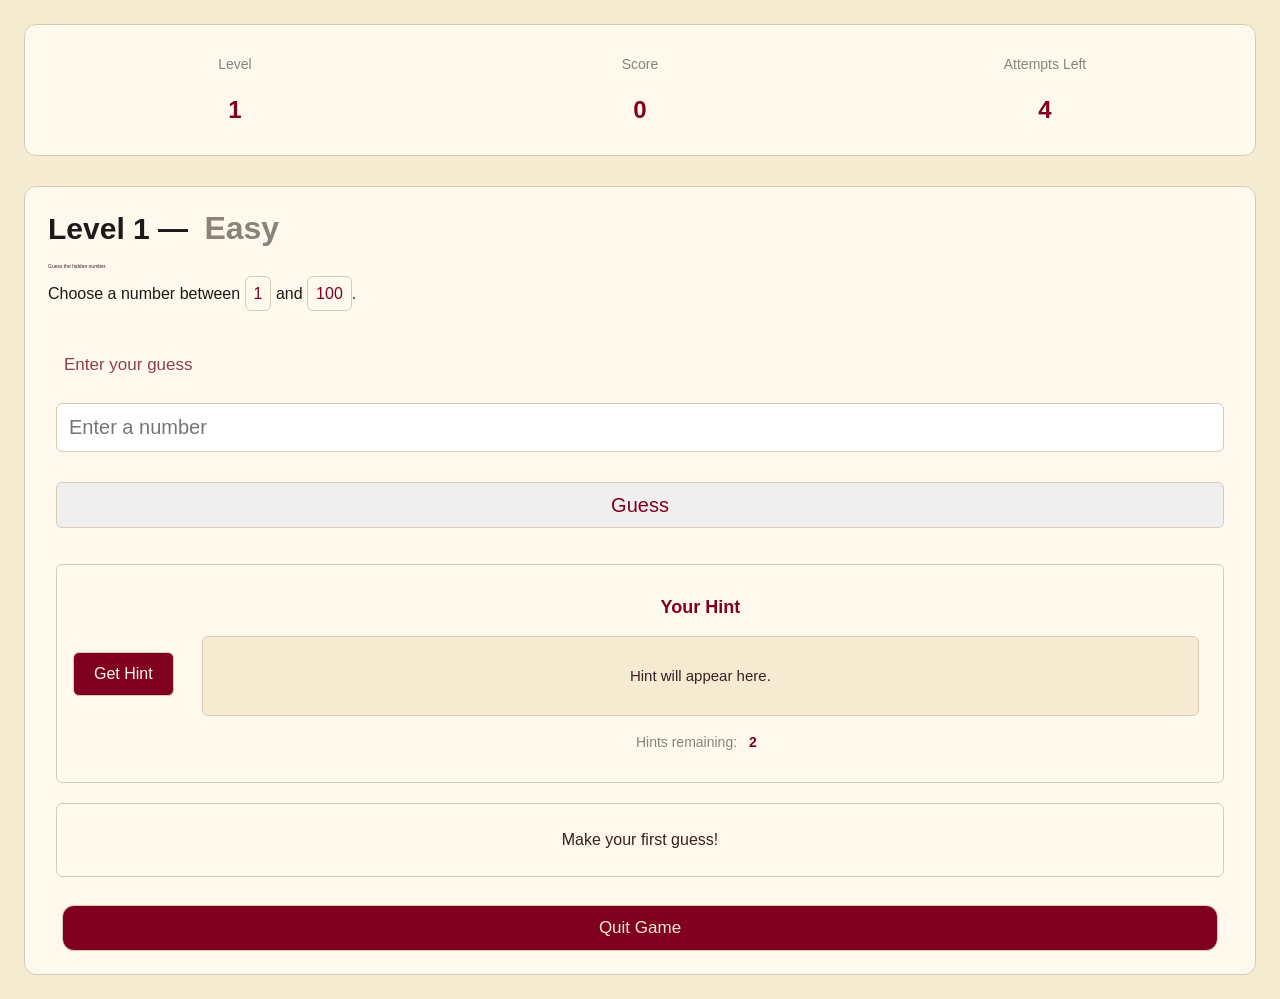
==== commit 2fd9c4db: "Fix HTML encoding in game-screen.html" ====
--- a/game-screen.html
+++ b/game-screen.html
@@ -115,6 +115,6 @@
             </div>
 
         </section>
-
+<script src="script.js"></script>
 </body>
-</html>+</html>
--- a/m.style.css
+++ b/m.style.css
@@ -1,3 +1,4 @@
+
 * {
     margin: 0;
     padding: 8px;
@@ -48,16 +49,16 @@
 }
 
 body h1 {
-    font-size: 50px;
+    font-size: 70px;
     line-height: 1.2;
     padding: 10px;
     margin: 0;
-    margin-top: 30px;
+    margin-top: 70px;
 }
 
 body h1 span {
     color: var(--accent);
-    font-size: 65px;
+    font-size: 85px;
 }
 
 header img {
@@ -84,7 +85,7 @@
     border: 1px solid var(--border);
     border-radius: var(--radius-medium);
     max-width: 500px;
-    margin-top: 50px;
+    margin-top: 70px;
     text-align: center;
 }
 
@@ -98,8 +99,6 @@
     font-size: 20px;
     color: var(--accent);
 }
-
-
 
 
 .home-deading {
@@ -110,7 +109,7 @@
 }
 
 #home-title {
-    font-size: 34px;
+    font-size: 56px;
     box-sizing: border-box;
     max-width: 300px;
     padding: 30px;
@@ -119,11 +118,11 @@
 
 #home-title span {
     color: #7F011F;
-    font-size: 36px;
+    font-size: 58px;
 }
 
 #home-exclamation {
-    font-size: 220px;
+    font-size: 330px;
     margin: 0;
     line-height: 1;
     flex-shrink: 0;
@@ -131,7 +130,7 @@
 }
 
 #home-description {
-    font-size: 23px;
+    font-size: 33px;
     margin-top: 40px;
     box-sizing: border-box;
     padding: 20px;
@@ -144,7 +143,7 @@
 }
 
 #how-to-play {
-    margin-top: 70px;
+    margin-top: 100px;
     box-sizing: border-box;
     padding: 14px;
     border: 1px solid var(--border);
@@ -152,12 +151,12 @@
 }
 
 #how-to-play h3 {
-    font-size: 30px;
+    font-size: 37px;
     text-align: start;
 }
 
 #how-to-play h3 span {
-    font-size: 50px;
+    font-size: 60px;
     color: #7F011F;
 }
 
@@ -174,11 +173,11 @@
 
 #color-of-dot {
     color: #7F011F;
-    font-size: 30px;
+    font-size: 40px;
 }
 
 .rule-item p {
-    font-size: 18px;
+    font-size: 21px;
 }
 
 #start-game-btn {
@@ -192,7 +191,7 @@
     cursor: pointer;
     height: 40px;
     font-size: 17px;
-    
+    height: 30px;
 }
 #start-game-btn a {
     text-decoration: none;
@@ -207,7 +206,7 @@
     color: var(--accent);
 }
 #level-select-screen {
-    margin-top: 30px;
+    margin-top: 40px;
 }
 
 .level-select-content {
@@ -231,12 +230,24 @@
     background-color: #7F011F;
     padding: 15px;
     border-radius: 6px;
-    margin-top: 34px;
+    margin-top: 50px;
+}
+.level-card2 {
+    box-sizing: border-box;
+    background-color: #510115;
+    padding: 15px;
+    border-radius: 6px;
+    margin-top: 50px;
+    cursor: not-allowed;
 }
 
 .level-card h3 {
     font-size: 22px;
     color: var(--surface);
+}
+.level-card2 h3 {
+    font-size: 22px;
+    color: #f2eded;
 }
 
 .level-name {
@@ -275,7 +286,7 @@
     color: #5F0118;
     background-color: #F5EBD0;
 }
-.select-level-btn2 {
+.select-level-btn {
     width: 100%;
     border-radius: 7px;
     border: #7F011F;
@@ -284,8 +295,8 @@
 }
 .select-level-btn2:hover {
     color: #5F0118;
-    background-color: #F5EBD0;
-}
+}
+
 
 #game-status {
     display: flex;
@@ -337,7 +348,7 @@
 }
 
 #game-instruction {
-    font-size: 15px;
+    font-size: 5px;
     color: var(--text-secondary);
 }
 
@@ -349,15 +360,13 @@
 #min-number {
     color: var(--accent);
     font-size: 16px;
-    border: 1px solid var(--border);
-    border-radius: var(--radius-small);
+    
 }
 
 #max-number {
     color: var(--accent);
     font-size: 16px;
-    border: 1px solid var(--border);
-    border-radius: var(--radius-small);
+
 }
 
 #guess-area {
@@ -1242,77 +1251,78 @@
 /* Medium screens and tablets */
 @media (max-width: 768px) {
     body h1 {
-        font-size: clamp(2rem, 6vw, 2.8rem);
-        margin-top: 20px;
+        font-size: clamp(2.24rem, 6.72vw, 3.136rem);
+        margin-top: 22px;
     }
 
     body h1 span {
-        font-size: clamp(2.4rem, 7vw, 3.6rem);
+        font-size: clamp(2.688rem, 7.84vw, 4.032rem);
     }
 
     header img {
-        margin-top: 12px;
+        margin-top: 13.2px;
     }
 
     .score-display {
         width: 100%;
         max-width: 100%;
-        margin-top: 18px;
+        margin-top: 19.8px;
     }
 
     .score-display span {
         padding-right: 0;
-        font-size: 1rem;
+        font-size: 1.12rem;
     }
 
     .home-deading {
-        gap: 10px;
+        gap: 11px;
     }
 
     #home-title {
         max-width: 70%;
-        padding: 16px;
-        font-size: clamp(1.6rem, 4.5vw, 2.1rem);
+        padding: 17.6px;
+        font-size: clamp(1.792rem, 5.04vw, 2.352rem);
     }
 
     #home-title span {
         font-size: inherit;
+        line-height: 1.3;
     }
 
     #home-exclamation {
         max-width: 30%;
-        font-size: clamp(5rem, 17vw, 9rem);
+        font-size: clamp(5.6rem, 19.04vw, 10.08rem);
     }
 
     #home-description {
-        margin-top: 18px;
-        padding: 12px;
-        font-size: clamp(1rem, 2.6vw, 1.25rem);
+        margin-top: 19.8px;
+        padding: 13.2px;
+        font-size: clamp(1.12rem, 2.912vw, 1.4rem);
     }
 
     #hid1 {
-        font-size: 1.2em;
+        font-size: 1.344em;
     }
 
     #how-to-play {
-        margin-top: 28px;
+        margin-top: 30.8px;
     }
 
     #how-to-play h3 {
-        font-size: 1.5rem;
+        font-size: 1.68rem;
     }
 
     #how-to-play h3 span {
-        font-size: 1.7em;
+        font-size: 1.904em;
     }
 
     .rule-item span {
-        font-size: 1rem;
+        font-size: 1.12rem;
         flex-shrink: 0;
     }
 
     .rule-item p {
-        font-size: 0.95rem;
+        font-size: 1.064rem;
     }
 
     #start-game-btn {
@@ -1320,26 +1330,26 @@
     }
 
     #level-select-screen {
-        margin-top: 18px;
+        margin-top: 19.8px;
     }
 
     .level-select-content h2 {
-        font-size: clamp(1.6rem, 4.5vw, 2rem);
+        font-size: clamp(1.792rem, 5.04vw, 2.24rem);
     }
 
     #levelp {
-        font-size: 1rem;
-        line-height: 1.5;
+        font-size: 1.12rem;
+        line-height: 1.6;
     }
 
     .level-card {
-        margin-top: 18px;
-        padding: 16px;
+        margin-top: 19.8px;
+        padding: 17.6px;
     }
 
     #game-status {
-        gap: 10px;
-        padding: 12px;
+        gap: 11px;
+        padding: 13.2px;
     }
 
     .status-item {
@@ -1347,29 +1357,29 @@
     }
 
     .status-item strong {
-        font-size: 1.3rem;
+        font-size: 1.456rem;
     }
 
     #game-content {
-        margin-top: 18px;
-        padding: 14px;
+        margin-top: 19.8px;
+        padding: 15.4px;
     }
 
     #level-title {
-        font-size: clamp(1.4rem, 4vw, 1.8rem);
+        font-size: clamp(1.568rem, 4.48vw, 2.016rem);
     }
 
     #hint-area {
         width: 100%;
-        margin: 16px 0 0;
-        padding: 12px;
-        gap: 12px;
+        margin: 17.6px 0 0;
+        padding: 13.2px;
+        gap: 13.2px;
     }
 
     #feedback-area {
         width: 100%;
-        margin: 16px 0 0;
-        padding: 12px;
+        margin: 17.6px 0 0;
+        padding: 13.2px;
     }
 
     #quit-game-btn {
@@ -1379,95 +1389,95 @@
 
     #result-details,
     #score-summary {
-        gap: 12px;
+        gap: 13.2px;
     }
 
     .result-item {
         min-height: 96px;
-        padding: 14px;
-        gap: 8px;
+        padding: 15.4px;
+        gap: 8.8px;
     }
 
     .result-item strong {
-        font-size: clamp(1.25rem, 3vw, 1.6rem);
+        font-size: clamp(1.4rem, 3.36vw, 1.792rem);
     }
 
     .summary-item {
         min-height: 100px;
-        padding: 16px;
-        gap: 8px;
+        padding: 17.6px;
+        gap: 8.8px;
     }
 
     .summary-item strong {
-        font-size: clamp(1.3rem, 3vw, 1.75rem);
+        font-size: clamp(1.456rem, 3.36vw, 1.96rem);
     }
 }
 
 /* Phones */
 @media (max-width: 480px) {
     body {
-        font-size: 15px;
+        font-size: 17.9px;
     }
 
     body h1 {
-        font-size: 1.8rem;
+        font-size: 2.128rem;
         line-height: 1.2;
-        margin-top: 12px;
-        padding: 6px;
+        margin-top: 15.4px;
+        padding: 6.6px;
     }
 
     body h1 span {
-        font-size: 2.2rem;
+        font-size: 2.464rem;
     }
 
     .home-deading {
         align-items: center;
-        gap: 4px;
+        gap: 13.2px;
     }
 
     #home-title {
         max-width: 76%;
-        padding: 8px;
-        font-size: clamp(1.35rem, 6vw, 1.8rem);
+        padding: 8.8px;
+        font-size: clamp(1.624rem, 6.72vw, 2.072rem);
     }
 
     #home-exclamation {
         max-width: 24%;
-        font-size: clamp(4.5rem, 22vw, 6.5rem);
+        font-size: clamp(5.04rem, 24.64vw, 7.28rem);
     }
 
     #home-description {
-        margin-top: 12px;
-        padding: 8px;
-        font-size: 1rem;
+        margin-top: 15.4px;
+        padding: 8.8px;
+        font-size: 1.176rem;
     }
 
     #how-to-play {
-        margin-top: 20px;
-        padding: 12px;
+        margin-top: 22px;
+        padding: 15.4px;
     }
 
     #how-to-play h3 {
-        font-size: 1.3rem;
+        font-size: 1.568rem;
     }
 
     .rule-item {
         align-items: flex-start;
-        gap: 12px;
-        margin-top: 10px;
+        gap: 13.2px;
+        margin-top: 15.4px;
     }
 
     .rule-item span {
         min-width: 18px;
-        font-size: 1rem;
+        font-size: 1.176rem;
     }
 
     .rule-item p {
-        font-size: 0.9rem;
+        font-size: 1.12rem;
     }
 
     #start-game-btn {
-        margin-top: 18px;
+        margin-top: 19.8px;
         letter-spacing: 0;
     }
 
@@ -1476,266 +1486,266 @@
     }
 
     .level-select-content h2 {
-        font-size: 1.5rem;
+        font-size: 1.68rem;
     }
 
     .level-card {
-        padding: 13px;
-        margin-top: 14px;
+        padding: 14.3px;
+        margin-top: 15.4px;
     }
 
     .level-card h3 {
-        font-size: 1.2rem;
+        font-size: 1.4rem;
     }
 
     .level-info {
-        font-size: 1rem;
-        gap: 8px;
+        font-size: 1.12rem;
+        gap: 13.2px;
     }
 
     .level-info p {
         align-items: flex-start;
-        gap: 6px;
+        gap: 13.2px;
     }
 
     .select-level-btn,
     .select-level-btn2 {
-        padding: 10px;
-        font-size: 0.95rem;
+        padding: 15.4px;
+        font-size: 1.12rem;
     }
 
     #game-status {
         display: grid;
         grid-template-columns: repeat(3, minmax(0, 1fr));
-        gap: 8px;
-        padding: 10px;
+        gap: 13.2px;
+        padding: 15.4px;
     }
 
     .status-item {
         width: 100%;
         min-width: 0;
-        gap: 5px;
+        gap: 8.8px;
     }
 
     .status-item span {
-        font-size: 0.75rem;
+        font-size: 0.952rem;
         text-align: center;
     }
 
     .status-item strong {
-        font-size: 1.15rem;
+        font-size: 1.288rem;
     }
 
     #game-content {
-        margin-top: 12px;
-        padding: 12px;
+        margin-top: 15.4px;
+        padding: 15.4px;
     }
 
     #level-title {
-        font-size: 1.35rem;
+        font-size: 1.568rem;
     }
 
     #game-instruction,
     #number-range p {
-        font-size: 0.9rem;
+        font-size: 1.12rem;
         line-height: 1.5;
     }
 
     #min-number,
     #max-number {
-        font-size: 0.95rem;
+        font-size: 1.12rem;
     }
 
     #guess-area {
-        margin-top: 12px;
+        margin-top: 15.4px;
         padding: 0;
     }
 
     label {
-        font-size: 0.95rem;
+        font-size: 1.12rem;
     }
 
     #guess-input {
-        font-size: 1rem;
+        font-size: 1.176rem;
     }
 
     #guess-btn {
-        margin-top: 12px;
-        font-size: 1rem;
+        margin-top: 15.4px;
+        font-size: 1.176rem;
     }
 
     #hint-area {
         align-items: stretch;
         flex-direction: column;
-        margin-top: 12px;
-        padding: 10px;
+        margin-top: 15.4px;
+        padding: 15.4px;
     }
 
     #hint-btn {
         width: 100%;
-        padding: 10px 12px;
+        padding: 11px 13.2px;
     }
 
     #hint-title {
-        font-size: 1rem;
+        font-size: 1.176rem;
     }
 
     #hint-message {
         min-height: 64px;
-        padding: 10px;
-        font-size: 0.9rem;
+        padding: 15.4px;
+        font-size: 1.12rem;
     }
 
     #hints-counter {
-        font-size: 0.8rem;
+        font-size: 1.008rem;
     }
 
     #feedback-area {
-        margin-top: 12px;
-        padding: 10px;
-        font-size: 0.9rem;
+        margin-top: 15.4px;
+        padding: 15.4px;
+        font-size: 1.12rem;
     }
 
     #quit-game-btn {
-        margin-top: 12px;
-        font-size: 1rem;
+        margin-top: 15.4px;
+        font-size: 1.176rem;
     }
 
     #level-result-screen {
         min-height: 100svh;
-        padding: 12px;
+        padding: 15.4px;
     }
 
     #level-result-content {
-        padding: 16px 12px;
+        padding: 19.8px 15.4px;
         border-radius: 14px;
     }
 
     #result-status {
-        gap: 8px;
-        margin-bottom: 18px;
+        gap: 13.2px;
+        margin-bottom: 19.8px;
     }
 
     #result-status-title {
-        font-size: 1.55rem;
+        font-size: 1.736rem;
     }
 
     #result-status-message {
-        font-size: 0.92rem;
+        font-size: 1.12rem;
         line-height: 1.5;
     }
 
     #result-details {
         grid-template-columns: minmax(0, 1fr);
-        gap: 10px;
-        margin-bottom: 18px;
+        gap: 13.2px;
+        margin-bottom: 19.8px;
     }
 
     .result-item {
         min-height: 76px;
-        padding: 12px;
-        gap: 5px;
+        padding: 15.4px;
+        gap: 8.8px;
     }
 
     .result-item span {
-        font-size: 0.85rem;
+        font-size: 1.064rem;
     }
 
     .result-item strong {
-        font-size: 1.35rem;
+        font-size: 1.568rem;
     }
 
     #level-result-actions {
         flex-direction: column;
-        gap: 10px;
+        gap: 13.2px;
     }
 
     #level-result-actions button {
         width: 100%;
         flex: auto;
         min-height: 46px;
-        padding: 11px 12px;
-        font-size: 0.95rem;
+        padding: 13.2px 15.4px;
+        font-size: 1.12rem;
     }
 
     #final-result-screen {
         min-height: 100svh;
-        padding: 12px;
+        padding: 15.4px;
     }
 
     #final-result-content {
-        padding: 18px 12px;
+        padding: 22px 15.4px;
         border-radius: 14px;
     }
 
     #game-complete-title {
-        margin-bottom: 10px;
-        font-size: 1.7rem;
+        margin-bottom: 11px;
+        font-size: 1.904rem;
     }
 
     #final-message {
-        margin-bottom: 20px;
-        font-size: 0.92rem;
+        margin-bottom: 22px;
+        font-size: 1.12rem;
         line-height: 1.55;
     }
 
     #score-summary {
         grid-template-columns: minmax(0, 1fr);
-        gap: 10px;
-        margin-bottom: 18px;
+        gap: 13.2px;
+        margin-bottom: 19.8px;
     }
 
     .summary-item {
         min-height: 76px;
-        padding: 12px;
-        gap: 5px;
+        padding: 15.4px;
+        gap: 8.8px;
     }
 
     .summary-item span {
-        font-size: 0.85rem;
+        font-size: 1.064rem;
     }
 
     .summary-item strong {
-        font-size: 1.35rem;
+        font-size: 1.568rem;
     }
 
     #final-performance {
-        margin-bottom: 18px;
-        padding: 14px 10px;
+        margin-bottom: 19.8px;
+        padding: 15.4px 11px;
     }
 
     #performance-rating {
-        margin-bottom: 8px;
-        font-size: 1.2rem;
+        margin-bottom: 8.8px;
+        font-size: 1.4rem;
     }
 
     #performance-message {
-        font-size: 0.9rem;
+        font-size: 1.12rem;
         line-height: 1.55;
     }
 
     #final-actions {
         flex-direction: column;
-        gap: 10px;
+        gap: 13.2px;
     }
 
     #final-actions button {
         width: 100%;
         flex: auto;
         min-height: 46px;
-        padding: 11px 12px;
-        font-size: 0.95rem;
+        padding: 13.2px 15.4px;
+        font-size: 1.12rem;
     }
 }
 
 /* Very narrow phones */
 @media (max-width: 340px) {
     #home-title {
-        font-size: 1.25rem;
+        font-size: 1.456rem;
     }
 
     #home-exclamation {
-        font-size: 4rem;
+        font-size: 4.48rem;
     }
 
     #game-status {
@@ -1745,7 +1755,7 @@
     .status-item {
         flex-direction: row;
         justify-content: space-between;
-        gap: 8px;
+        gap: 8.8px;
     }
 
     .status-item span {
@@ -1754,15 +1764,15 @@
 
     #level-result-content,
     #final-result-content {
-        padding: 12px 10px;
+        padding: 13.2px 11px;
     }
 
     #result-status-title {
-        font-size: 1.35rem;
+        font-size: 1.568rem;
     }
 
     #game-complete-title {
-        font-size: 1.5rem;
+        font-size: 1.736rem;
     }
 }
 
@@ -1776,4 +1786,4 @@
         animation-iteration-count: 1 !important;
         transition-duration: 0.01ms !important;
     }
-}+}
